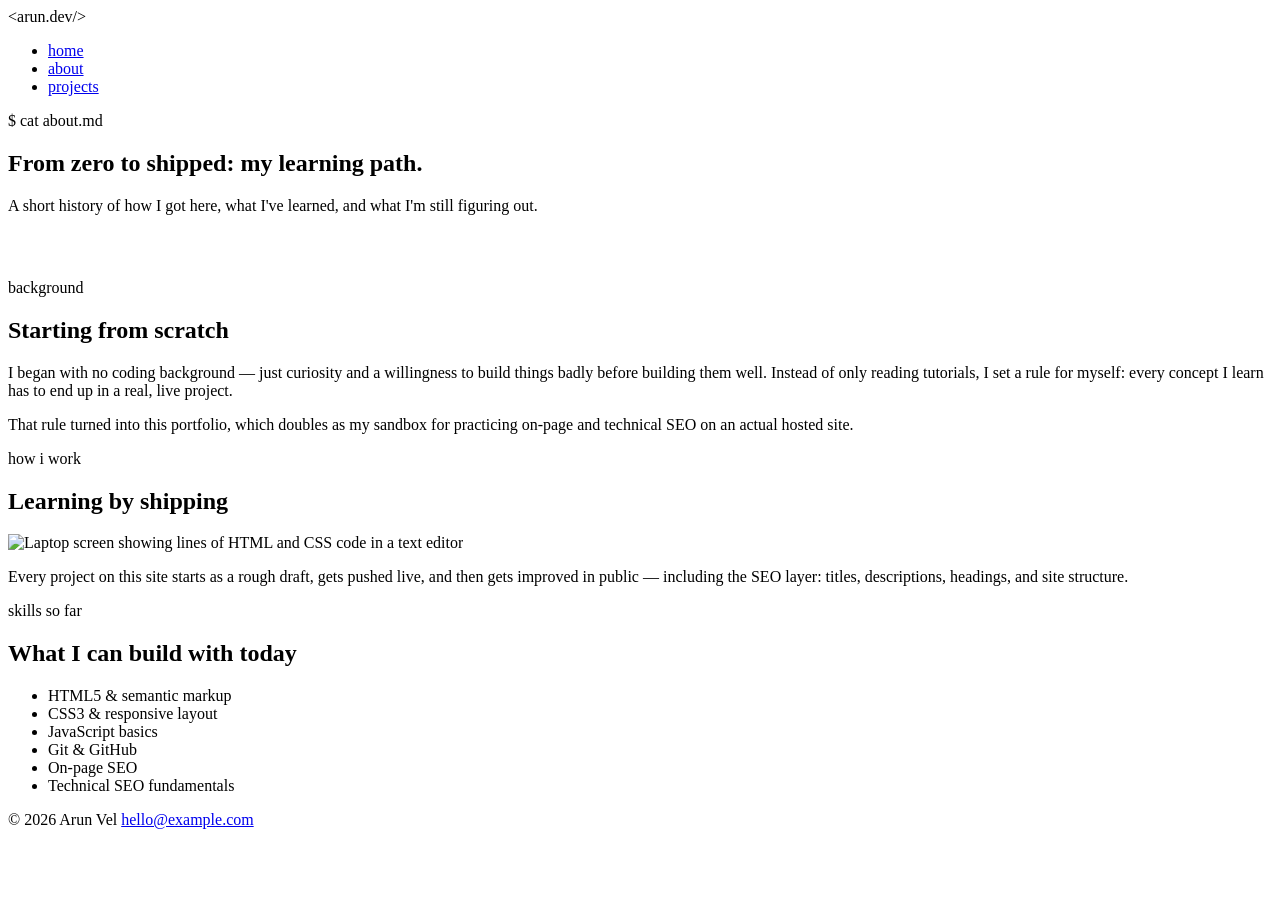
==== about.html @ f82137de "Rename about (1).html to about.html" ====
<!DOCTYPE html>
<html lang="en">
<head>
  <meta charset="UTF-8">
  <meta name="viewport" content="width=device-width, initial-scale=1.0">

  <title>About Arun Vel — Web Developer Learning by Building</title>
  <meta name="description" content="Learn about Arun Vel's journey into web development — a self-taught path built on real projects, hands-on practice, and continuous learning.">
  <link rel="canonical" href="https://example.com/about.html">

  <link rel="stylesheet" href="style.css">
</head>
<body>

  <header>
    <div class="wrap">
      <div class="logo"><span class="bracket">&lt;</span>arun.dev<span class="bracket">/&gt;</span></div>
      <nav>
        <ul>
          <li><a href="index.html">home</a></li>
          <li><a href="about.html" class="active">about</a></li>
          <li><a href="projects.html">projects</a></li>
        </ul>
      </nav>
    </div>
  </header>

  <main>
    <section class="hero" style="padding-bottom: 48px;">
      <div class="wrap">
        <p class="prompt-line">$ cat about.md<span class="caret"></span></p>
        <h1>From zero to shipped: my learning path.</h1>
        <p class="lede">A short history of how I got here, what I've learned, and what I'm still figuring out.</p>
      </div>
    </section>

    <section class="block">
      <div class="wrap">
        <span class="eyebrow">background</span>
        <h2>Starting from scratch</h2>
        <p>I began with no coding background — just curiosity and a willingness to build things badly before building them well. Instead of only reading tutorials, I set a rule for myself: every concept I learn has to end up in a real, live project.</p>
        <p>That rule turned into this portfolio, which doubles as my sandbox for practicing on-page and technical SEO on an actual hosted site.</p>
      </div>
    </section>

    <section class="block">
      <div class="wrap">
        <span class="eyebrow">how i work</span>
        <h2>Learning by shipping</h2>
        <img src="https://images.unsplash.com/photo-1498050108023-c5249f4df085?w=800&q=80" alt="Laptop screen showing lines of HTML and CSS code in a text editor" loading="lazy">
        <p style="margin-top:16px;">Every project on this site starts as a rough draft, gets pushed live, and then gets improved in public — including the SEO layer: titles, descriptions, headings, and site structure.</p>
      </div>
    </section>

    <section class="block">
      <div class="wrap">
        <span class="eyebrow">skills so far</span>
        <h2>What I can build with today</h2>
        <ul class="stack-list">
          <li>HTML5 &amp; semantic markup</li>
          <li>CSS3 &amp; responsive layout</li>
          <li>JavaScript basics</li>
          <li>Git &amp; GitHub</li>
          <li>On-page SEO</li>
          <li>Technical SEO fundamentals</li>
        </ul>
      </div>
    </section>
  </main>

  <footer>
    <div class="wrap">
      <span>&copy; 2026 Arun Vel</span>
      <span><a href="mailto:hello@example.com">hello@example.com</a></span>
    </div>
  </footer>

</body>
</html>
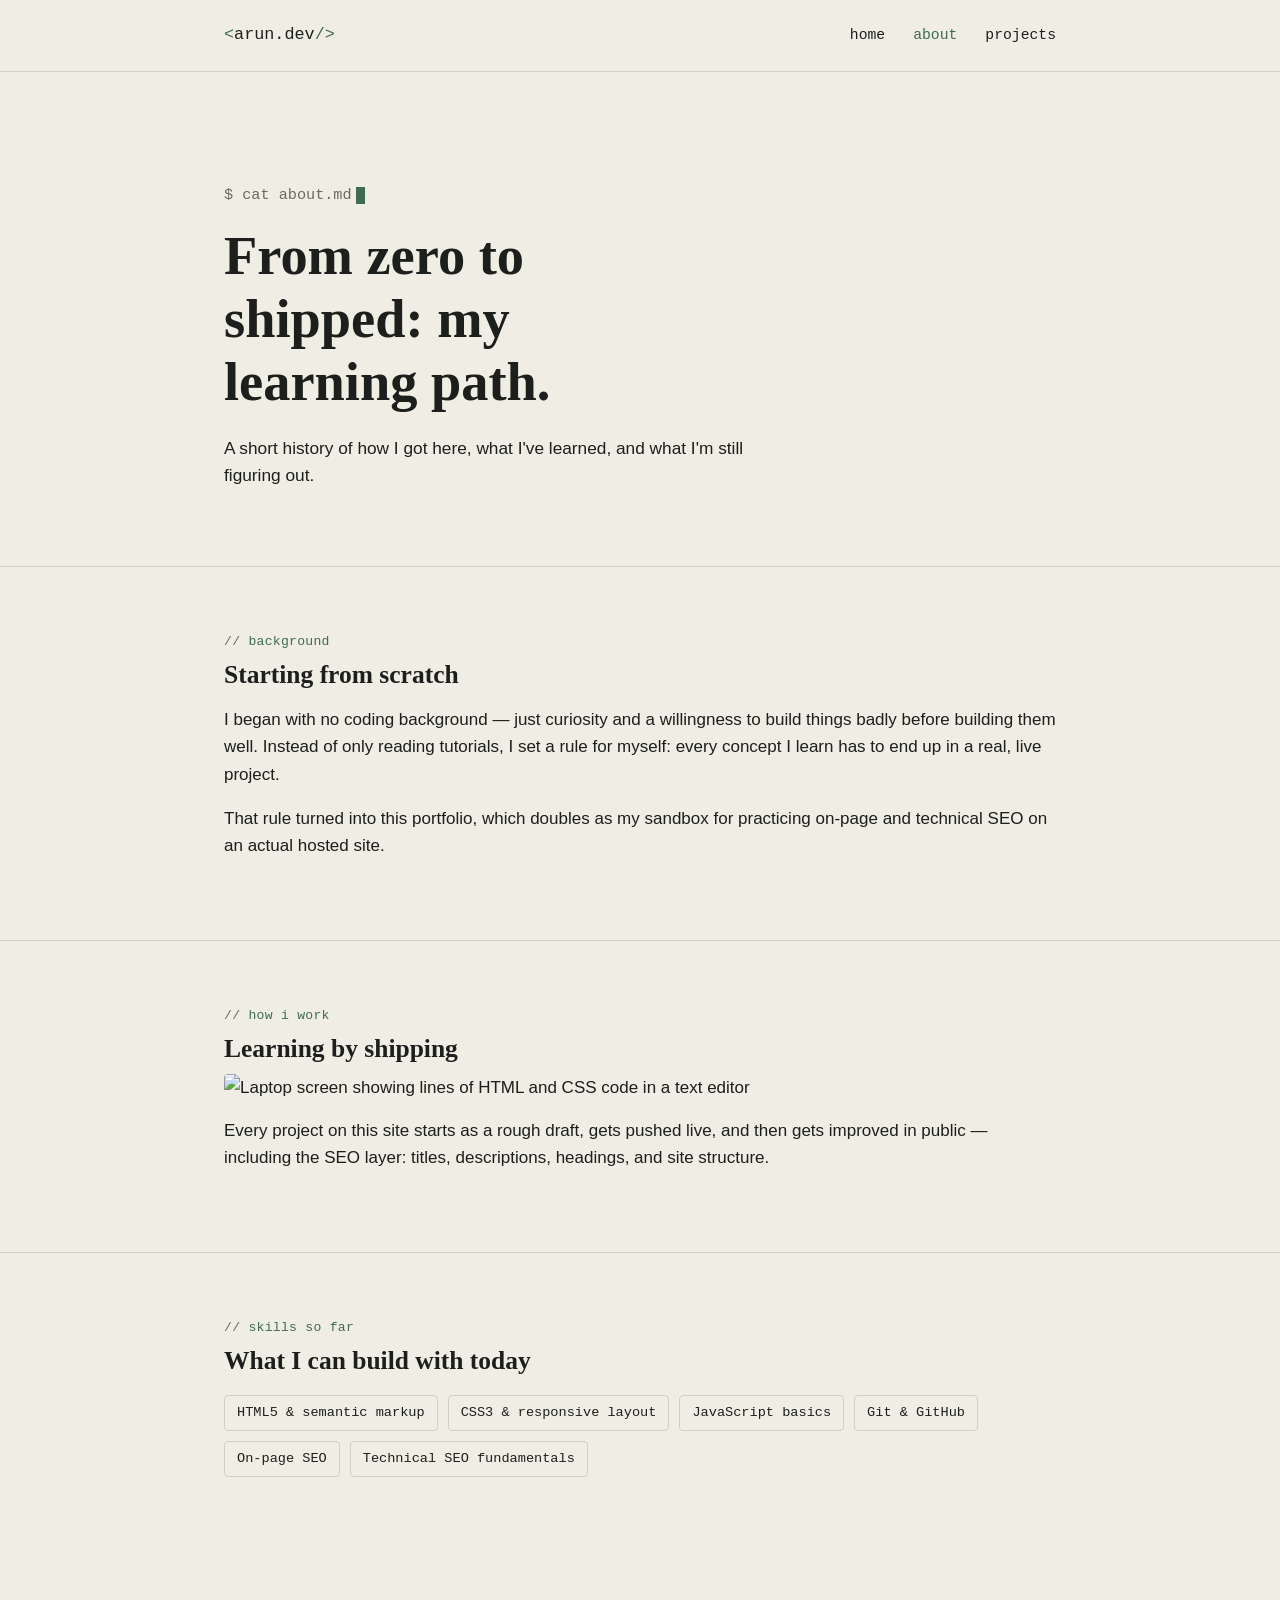
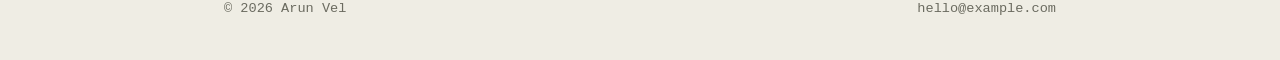
==== commit d747bb85: "Update about.html" ====
--- a/about.html
+++ b/about.html
@@ -6,7 +6,7 @@
 
   <title>About Arun Vel — Web Developer Learning by Building</title>
   <meta name="description" content="Learn about Arun Vel's journey into web development — a self-taught path built on real projects, hands-on practice, and continuous learning.">
-  <link rel="canonical" href="https://example.com/about.html">
+  <link rel="canonical" href="https://kavya2399bu-star.github.io/kavya/index.html">
 
   <link rel="stylesheet" href="style.css">
 </head>
--- a/style.css
+++ b/style.css
@@ -0,0 +1,224 @@
+/* ===========================================================
+   Arun Vel — Portfolio
+   Design tokens
+   Paper:      #EFEDE4
+   Ink:        #1C1F1B
+   Accent:     #3F6C51  (terminal green)
+   Amber:      #C97B3D  (used sparingly)
+   Muted:      #6B6B60
+   Display:    'Fraunces', serif
+   Body:       'IBM Plex Sans', sans-serif
+   Mono:       'IBM Plex Mono', monospace
+   =========================================================== */
+
+@import url('https://fonts.googleapis.com/css2?family=Fraunces:opsz,wght@9..144,400;9..144,600;9..144,700&family=IBM+Plex+Sans:wght@400;500;600&family=IBM+Plex+Mono:wght@400;500&display=swap');
+
+:root {
+  --paper: #EFEDE4;
+  --ink: #1C1F1B;
+  --accent: #3F6C51;
+  --amber: #C97B3D;
+  --muted: #6B6B60;
+  --line: rgba(28, 31, 27, 0.14);
+}
+
+* { box-sizing: border-box; }
+
+html { scroll-behavior: smooth; }
+
+body {
+  margin: 0;
+  background: var(--paper);
+  color: var(--ink);
+  font-family: 'IBM Plex Sans', sans-serif;
+  font-size: 17px;
+  line-height: 1.6;
+}
+
+a { color: var(--accent); text-decoration: none; }
+a:hover { text-decoration: underline; }
+a:focus-visible, button:focus-visible { outline: 2px solid var(--accent); outline-offset: 3px; }
+
+img { max-width: 100%; display: block; border-radius: 4px; }
+
+h1, h2, h3 {
+  font-family: 'Fraunces', serif;
+  font-weight: 600;
+  line-height: 1.15;
+  margin: 0 0 0.4em;
+}
+
+.mono {
+  font-family: 'IBM Plex Mono', monospace;
+}
+
+.eyebrow {
+  font-family: 'IBM Plex Mono', monospace;
+  font-size: 0.82rem;
+  color: var(--accent);
+  letter-spacing: 0.02em;
+  display: block;
+  margin-bottom: 0.6em;
+}
+
+.eyebrow::before { content: "// "; color: var(--muted); }
+
+.wrap {
+  max-width: 880px;
+  margin: 0 auto;
+  padding: 0 24px;
+}
+
+/* ---------- Header / nav ---------- */
+header {
+  border-bottom: 1px solid var(--line);
+  padding: 22px 0;
+}
+
+header .wrap {
+  display: flex;
+  justify-content: space-between;
+  align-items: center;
+}
+
+.logo {
+  font-family: 'IBM Plex Mono', monospace;
+  font-weight: 500;
+  font-size: 1.05rem;
+}
+
+.logo .bracket { color: var(--accent); }
+
+nav ul {
+  list-style: none;
+  display: flex;
+  gap: 28px;
+  margin: 0;
+  padding: 0;
+  font-family: 'IBM Plex Mono', monospace;
+  font-size: 0.92rem;
+}
+
+nav a { color: var(--ink); }
+nav a.active { color: var(--accent); }
+
+/* ---------- Hero ---------- */
+.hero {
+  padding: 96px 0 72px;
+  border-bottom: 1px solid var(--line);
+}
+
+.prompt-line {
+  font-family: 'IBM Plex Mono', monospace;
+  color: var(--muted);
+  font-size: 0.95rem;
+  margin-bottom: 18px;
+}
+
+.prompt-line .caret {
+  display: inline-block;
+  width: 9px;
+  height: 1.1em;
+  background: var(--accent);
+  margin-left: 4px;
+  vertical-align: text-bottom;
+  animation: blink 1.1s steps(1) infinite;
+}
+
+@keyframes blink { 50% { opacity: 0; } }
+
+.hero h1 {
+  font-size: clamp(2.2rem, 5vw, 3.4rem);
+  max-width: 14ch;
+}
+
+.hero p.lede {
+  max-width: 56ch;
+  color: var(--ink);
+  font-size: 1.08rem;
+  margin: 18px 0 28px;
+}
+
+.btn-row { display: flex; gap: 14px; flex-wrap: wrap; }
+
+.btn {
+  font-family: 'IBM Plex Mono', monospace;
+  font-size: 0.9rem;
+  padding: 11px 20px;
+  border-radius: 4px;
+  border: 1px solid var(--ink);
+  display: inline-block;
+}
+
+.btn.primary { background: var(--ink); color: var(--paper); }
+.btn.primary:hover { background: var(--accent); border-color: var(--accent); text-decoration: none; }
+.btn.ghost { color: var(--ink); }
+.btn.ghost:hover { border-color: var(--accent); color: var(--accent); text-decoration: none; }
+
+/* ---------- Sections ---------- */
+section.block { padding: 64px 0; border-bottom: 1px solid var(--line); }
+section.block:last-of-type { border-bottom: none; }
+
+.card-grid {
+  display: grid;
+  grid-template-columns: repeat(auto-fit, minmax(240px, 1fr));
+  gap: 24px;
+  margin-top: 28px;
+}
+
+.card {
+  border: 1px solid var(--line);
+  border-radius: 6px;
+  padding: 22px;
+  background: rgba(255,255,255,0.35);
+}
+
+.card h3 { font-size: 1.15rem; margin-bottom: 8px; }
+.card p { color: var(--muted); margin: 0; font-size: 0.96rem; }
+.card .tag {
+  display: inline-block;
+  font-family: 'IBM Plex Mono', monospace;
+  font-size: 0.76rem;
+  color: var(--amber);
+  margin-top: 12px;
+}
+
+.stack-list {
+  display: flex;
+  flex-wrap: wrap;
+  gap: 10px;
+  margin-top: 20px;
+  padding: 0;
+  list-style: none;
+}
+
+.stack-list li {
+  font-family: 'IBM Plex Mono', monospace;
+  font-size: 0.85rem;
+  border: 1px solid var(--line);
+  border-radius: 4px;
+  padding: 6px 12px;
+  color: var(--ink);
+}
+
+/* ---------- Footer ---------- */
+footer {
+  padding: 40px 0;
+  font-family: 'IBM Plex Mono', monospace;
+  font-size: 0.85rem;
+  color: var(--muted);
+}
+
+footer .wrap {
+  display: flex;
+  justify-content: space-between;
+  flex-wrap: wrap;
+  gap: 12px;
+}
+
+footer a { color: var(--muted); }
+
+@media (max-width: 560px) {
+  nav ul { gap: 16px; font-size: 0.82rem; }
+  .hero { padding: 64px 0 48px; }
+}
